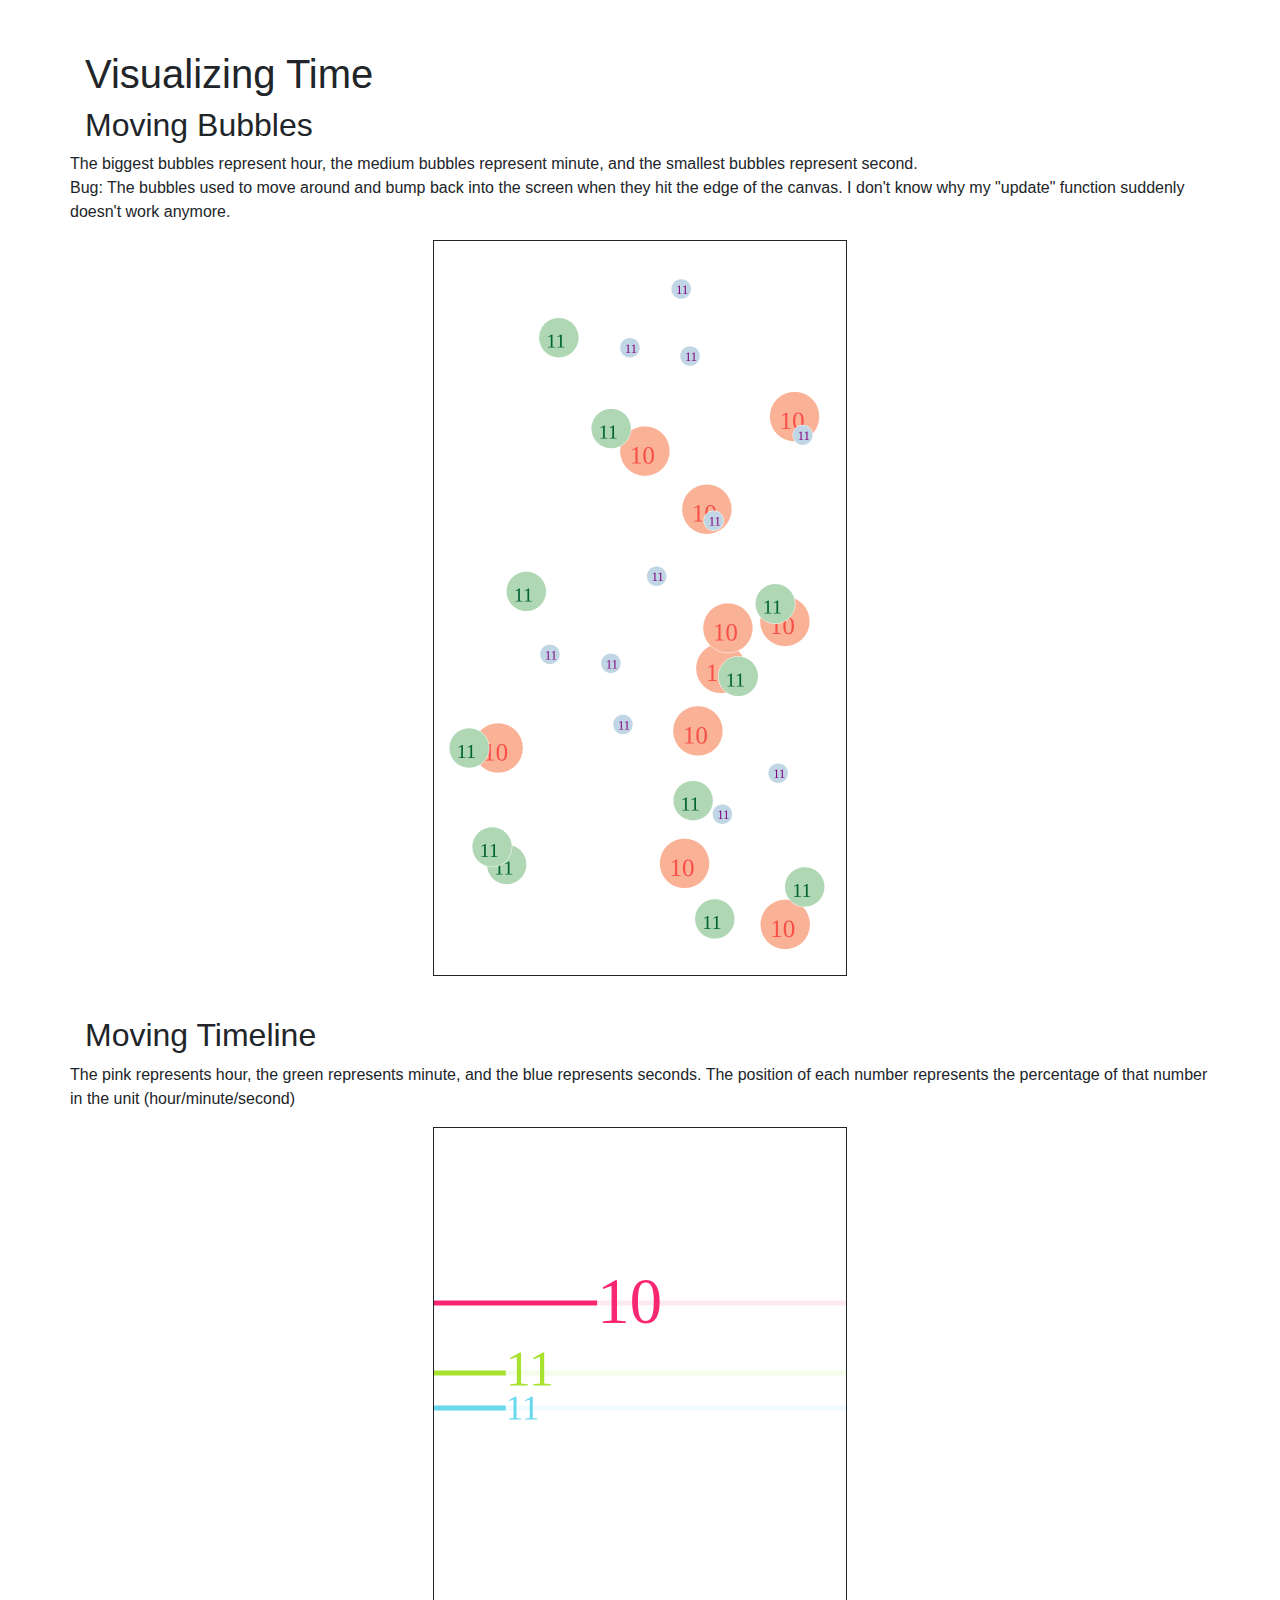
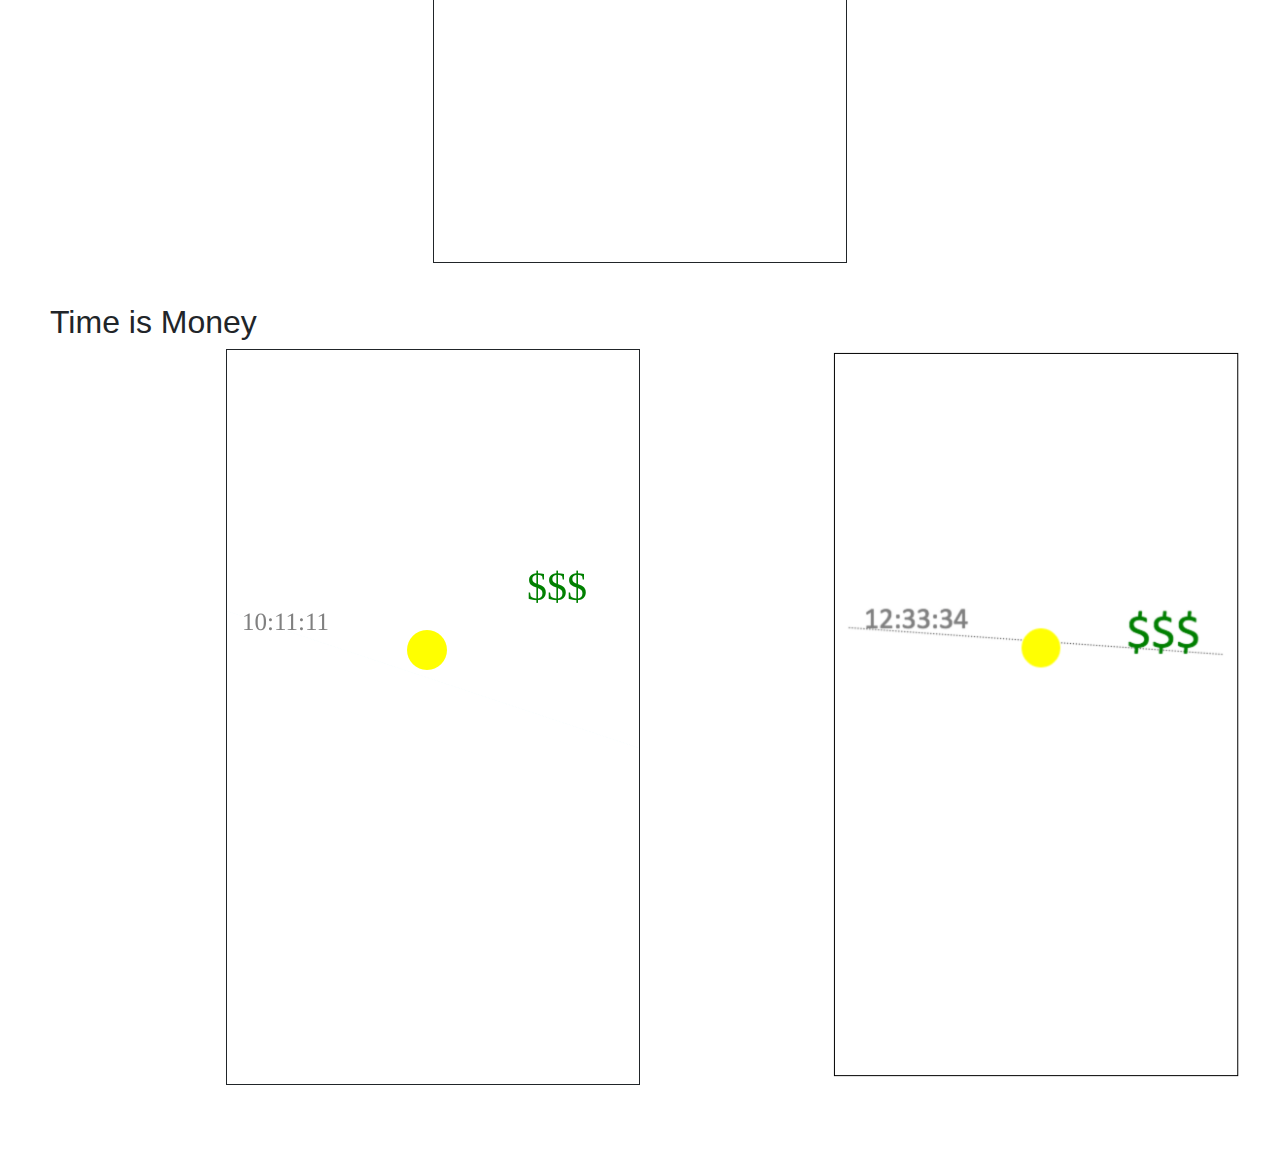
==== Project_1/index.html @ 84e0040e "clock" ====
<!DOCTYPE html>
<html lang="en">
<head>
    <meta charset="UTF-8">
    <title>Visualizing time - Project 1 - Chloe Wang</title>
    <link rel="stylesheet" href="https://maxcdn.bootstrapcdn.com/bootstrap/4.0.0/css/bootstrap.min.css" integrity="sha384-Gn5384xqQ1aoWXA+058RXPxPg6fy4IWvTNh0E263XmFcJlSAwiGgFAW/dAiS6JXm" crossorigin="anonymous">
    <link href="style.css" rel="stylesheet"/>
</head>
<body>
<div class="container">
    <div class="row">
        <h1 class="col-md-12">Visualizing Time</h1>
    </div>
   
    <div class="row">
        <h2 class="col-md-12">Moving Bubbles</h2>
        <p>The biggest bubbles represent hour, the medium bubbles represent minute, and the smallest bubbles represent second. </br> Bug: The bubbles used to move around and bump back into the screen when they hit the edge of the canvas. I don't know why my "update" function suddenly doesn't work anymore.</p>

        <canvas id="plot1"></canvas>

    </div>
    
    <div class="row">
        <h2 class="col-md-12">Moving Timeline</h2>
        <p>The pink represents hour, the green represents minute, and the blue represents seconds. The position of each number represents the percentage of that number in the unit (hour/minute/second)</p>
        <canvas id="plot2" ></canvas>
        </div>

    </div>
    
    <div class="row">
        <h2 class="col-md-12">Time is Money</h2>
        <canvas id="plot3"></canvas>
        <img src="m.png" height="732px" width="414px">
        <p></p>
    </div>
</div>

<script src="https://d3js.org/d3.v4.min.js"></script>
<script src="script_1.js"></script>
<script src="script_2.js"></script>
<script src="script_3.js"></script>
</body>
</html>
---- Project_1/style.css ----
body {
    padding: 50px;
    font-family: "HelveticaNeueLT Std","Helvetica LT Std Light", "Helvetica", "Arial", "sans-serif";
}

#plot1, #plot2, #plot3 {
    width: 414px;
    height: 736px;
    border: 1px solid;
    float: left;
    margin-left: auto;
    margin-right: auto;
    margin-bottom:40px;
}

#plot2 canvas, #plot3 canvas  {
    width: 100%;
    height: 100%;
}
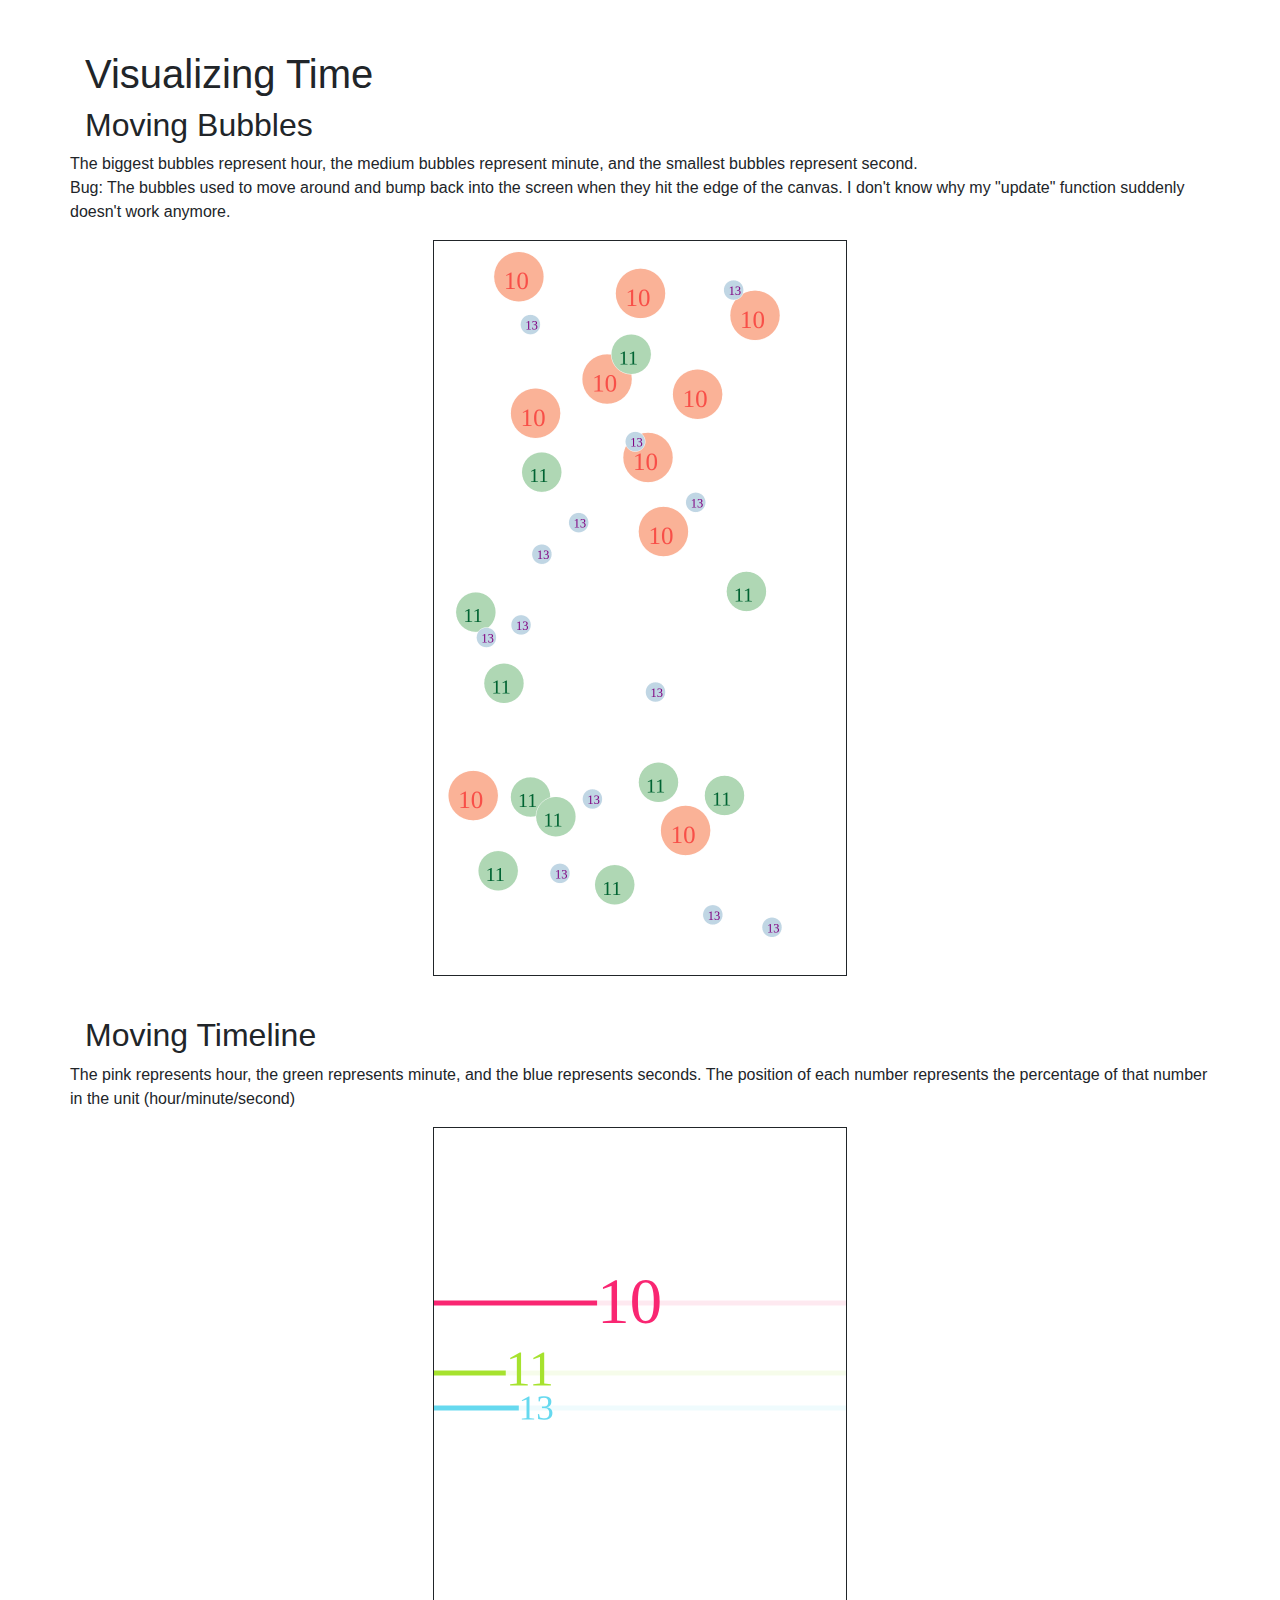
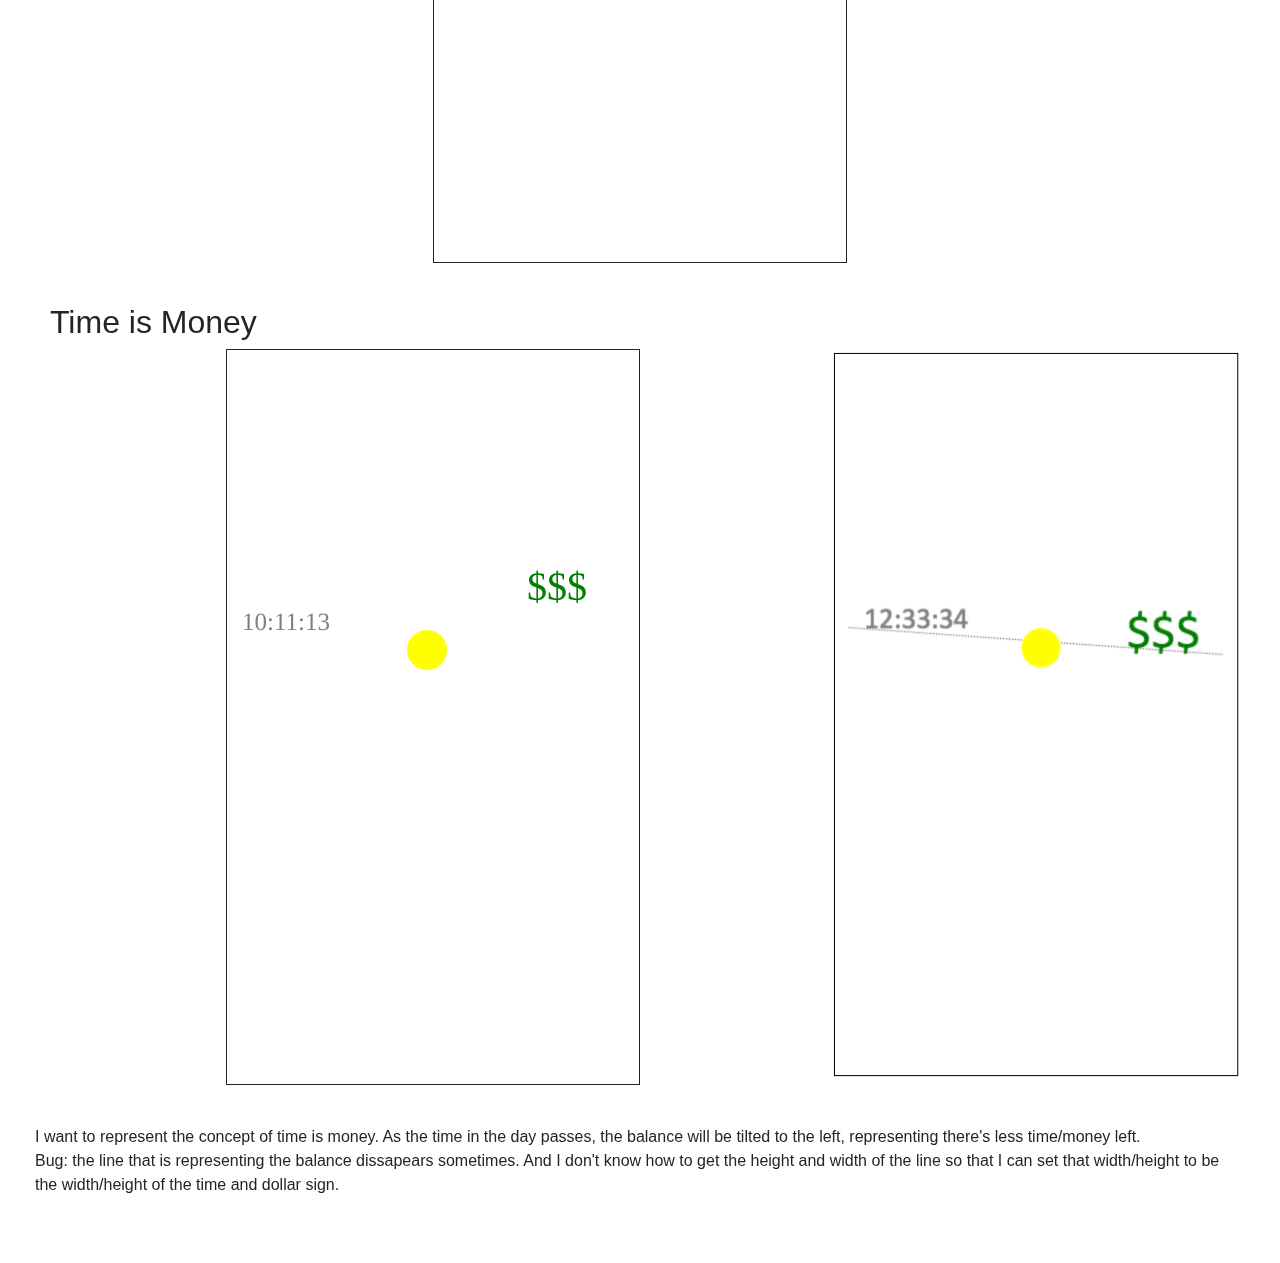
==== commit 7aa118ea: "paragraph" ====
--- a/Project_1/index.html
+++ b/Project_1/index.html
@@ -32,7 +32,7 @@
         <h2 class="col-md-12">Time is Money</h2>
         <canvas id="plot3"></canvas>
         <img src="m.png" height="732px" width="414px">
-        <p></p>
+        <p>I want to represent the concept of time is money. As the time in the day passes, the balance will be tilted to the left, representing there's less time/money left. </br> Bug: the line that is representing the balance dissapears sometimes. And I don't know how to get the height and width of the line so that I can set that width/height to be the width/height of the time and dollar sign.</p>
     </div>
 </div>
 
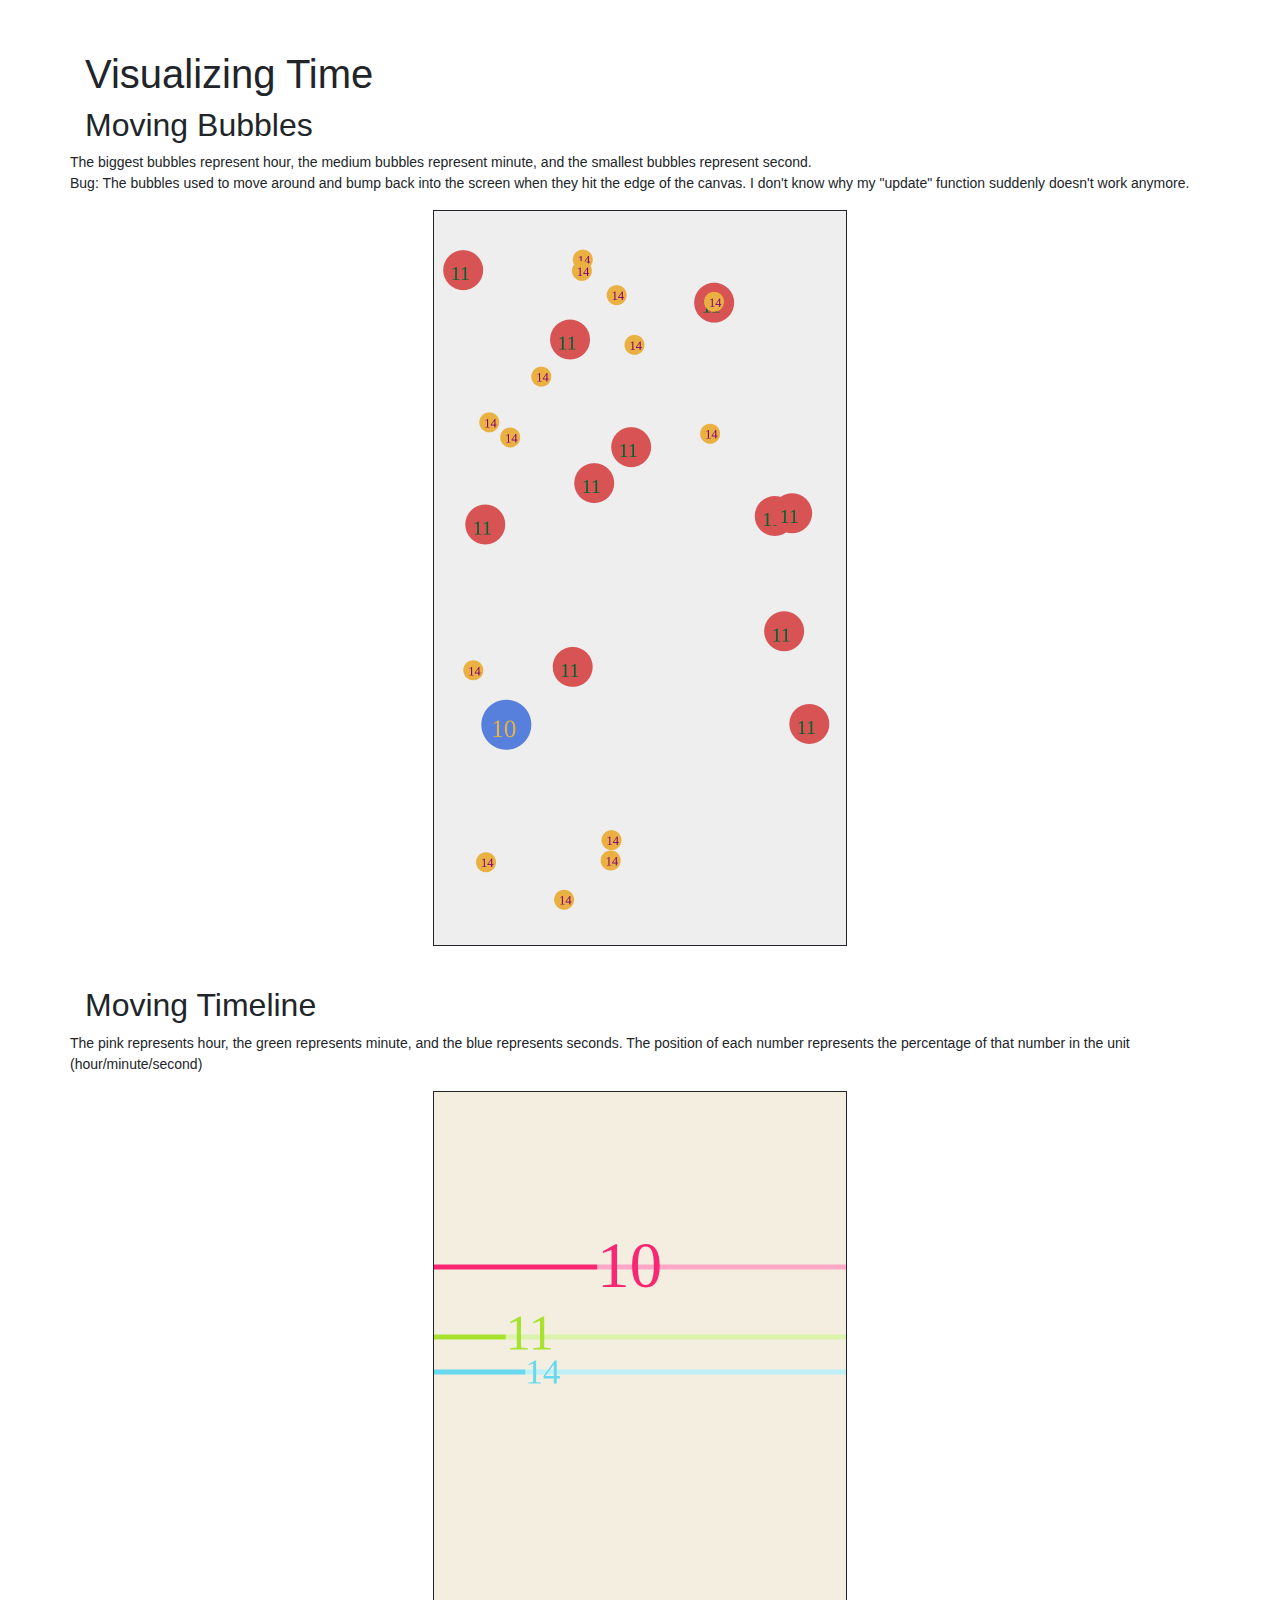
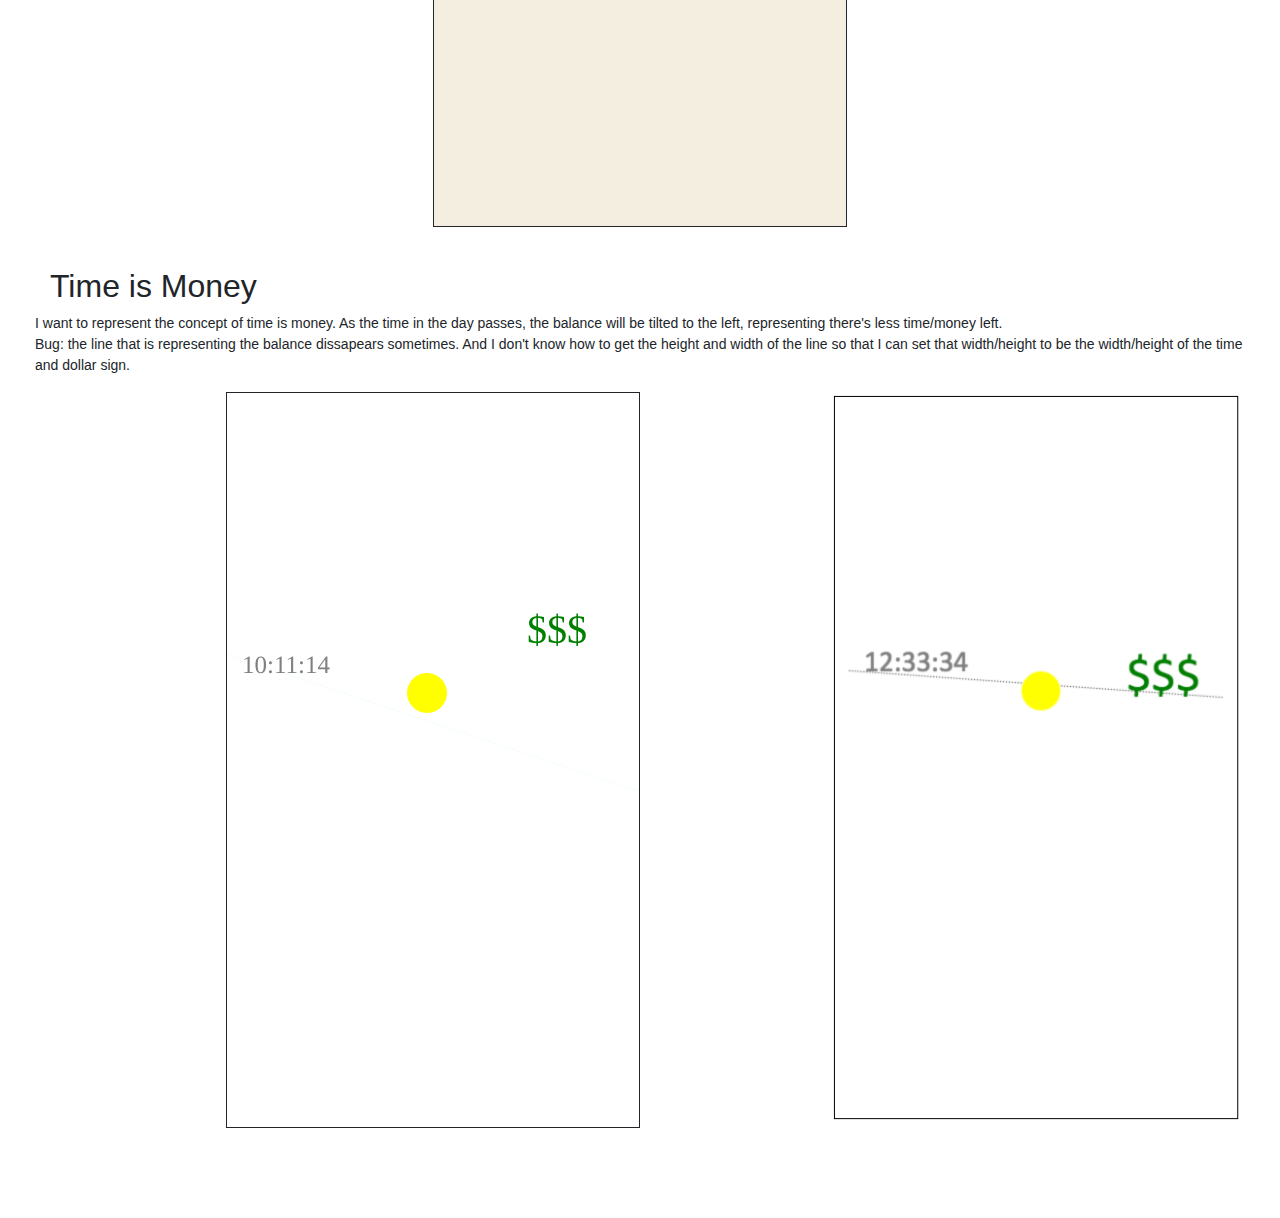
==== commit 8d355d24: "style" ====
--- a/Project_1/index.html
+++ b/Project_1/index.html
@@ -5,8 +5,9 @@
     <title>Visualizing time - Project 1 - Chloe Wang</title>
     <link rel="stylesheet" href="https://maxcdn.bootstrapcdn.com/bootstrap/4.0.0/css/bootstrap.min.css" integrity="sha384-Gn5384xqQ1aoWXA+058RXPxPg6fy4IWvTNh0E263XmFcJlSAwiGgFAW/dAiS6JXm" crossorigin="anonymous">
     <link href="style.css" rel="stylesheet"/>
+    <link href="style2.css" rel="stylesheet"/>
 </head>
-<body>
+<body bgcolor="#E6E6FA">
 <div class="container">
     <div class="row">
         <h1 class="col-md-12">Visualizing Time</h1>
@@ -30,9 +31,10 @@
     
     <div class="row">
         <h2 class="col-md-12">Time is Money</h2>
+        <p>I want to represent the concept of time is money. As the time in the day passes, the balance will be tilted to the left, representing there's less time/money left. </br> Bug: the line that is representing the balance dissapears sometimes. And I don't know how to get the height and width of the line so that I can set that width/height to be the width/height of the time and dollar sign.</p>
         <canvas id="plot3"></canvas>
         <img src="m.png" height="732px" width="414px">
-        <p>I want to represent the concept of time is money. As the time in the day passes, the balance will be tilted to the left, representing there's less time/money left. </br> Bug: the line that is representing the balance dissapears sometimes. And I don't know how to get the height and width of the line so that I can set that width/height to be the width/height of the time and dollar sign.</p>
+        
     </div>
 </div>
 
--- a/Project_1/style.css
+++ b/Project_1/style.css
@@ -1,7 +1,7 @@
 body {
     padding: 50px;
     font-family: "HelveticaNeueLT Std","Helvetica LT Std Light", "Helvetica", "Arial", "sans-serif";
-}
+    ;}/*background-color: #222222*/
 
 #plot1, #plot2, #plot3 {
     width: 414px;
--- a/Project_1/style2.css
+++ b/Project_1/style2.css
@@ -0,0 +1,338 @@
+/* Stores all CSS variable */
+:root {
+    --dark-gray: #212323;
+    --dark-purple: #190f27;
+    --transluscent-dark-purple: rgba(25, 15, 39, 0.87);
+    --light-purple: #5a4570;
+    --mid-gray: #989898;
+    --light-gray: #dededd;
+    --cream : #dbd7cf;
+    --white: #ffffff;
+    --transluscent-white: rgba(255, 255, 255, 0.8);
+    --body-text-color: rgba(35,31,32, 0.87);
+    --heading-font: "Gill Sans", "Helvetica Neue", Helvetica, Arial, sans-serif;
+    --heading-weight: 700;
+    --body-font: ;
+    --body-font-italic: ;
+    --code-font: ;
+}
+
+* {
+	box-sizing: border-box;
+	-webkit-box-sizing: border-box;
+	-moz-box-sizing: border-box;
+	-ms-box-sizing: border-box;
+}
+
+
+header {
+  height:36px;
+  z-index:10;
+}
+
+header h1 {
+  position: absolute;
+  top: 72px; 
+  left: 50px;
+  color: #fff;
+}
+
+.fixed-header {
+  position: fixed;
+  top:0; left:0;
+  width: 100%; 
+}
+
+nav {
+  width:100%;
+  height:60px;
+  background: #292f36;
+  postion:fixed;
+  z-index:10;
+}
+
+nav ul { 
+  list-style-type: none;
+  margin: 0 auto;
+  padding-left:0;
+  text-align:right;
+  width: 960px; 
+  max-width: 100%;
+}
+nav ul li { 
+  display: inline-block; 
+  line-height: 60px;
+  margin-left: 10px;
+}
+nav ul li a {
+  text-decoration: none; 
+  color: #a9abae;
+}
+
+body {
+    font-size: 14px;
+    font-family: "Muli", "Gill Sans", "Helvetica Neue", Helvetica, Arial, sans-serif;
+}
+
+text{
+    font-family: "Muli", "Gill Sans", "Helvetica Neue", Helvetica, Arial, sans-serif !IMPORTANT;
+}
+
+label{
+  font-family: "Muli", "Gill Sans", "Helvetica Neue", Helvetica, Arial, sans-serif !IMPORTANT;
+     border-radius: 5px !IMPORTANT;
+}
+
+.radio-toolbar input[type="radio"] {
+  display: none;
+    
+}
+
+.radio-toolbar label {
+
+  display: inline-block;
+  background-color: #ddd;
+  padding: 4px 11px;
+  font-family: "Muli";
+  font-size: 16px;
+  cursor: pointer;
+}
+
+.radio-toolbar input[type="radio"]:checked+label {
+  background-color: #bbb;
+}
+
+
+
+a, a:visited, a:hover {
+	text-decoration: none;
+}
+
+textarea, input {
+    font-family: "Muli", "Gill Sans", "Helvetica Neue", Helvetica, Arial, sans-serif;
+	-webkit-transition: border .5s ease-in-out;
+  transition: border .5s ease-in-out;
+}
+
+textarea:focus, input:focus {
+	border-color: none;
+}
+
+textarea:focus, input:focus, button:focus, button {
+    outline: blue;
+}
+
+button {
+	border: none;
+}
+
+.arc text {
+  font: 10px sans-serif;
+/*    color: #ffffff;*/
+  text-anchor: middle;
+}
+.arc path {
+  stroke: #fff;
+}
+
+rect.bordered {
+    stroke: white;
+    stroke-width: 1px;
+}
+
+text.axis {
+    fill: #000;
+    font-family:
+}
+
+.axis path,
+.axis line {
+    fill: none;
+    stroke: #000;
+    shape-rendering: crispEdges;
+}
+
+.bar {
+    fill: steelblue;
+}
+
+.x.axis path {
+    display: none;
+}
+
+.legend line {
+    stroke: #000;
+    shape-rendering: crispEdges;
+}
+
+/*Styling for the lines connecting the labels to the slices*/
+polyline{
+    opacity: .3;
+    stroke: black;
+    stroke-width: 2px;
+    fill: none;
+}
+
+/* Make the percentage on the text labels bold*/
+.labelName tspan {
+    font-style: normal;
+    font-weight: 700;
+}
+
+/* In biology we generally italicise species names. */
+.labelName {
+    font-size: 0.9em;
+    font-style: italic;
+}
+
+#pie-chart {
+    display: block;
+    margin: 0 auto;
+}
+
+#treemap {
+    display: block;
+    margin: 0 auto;
+}
+
+#stacked-bar-chart {
+    display: block;
+    margin: 0 auto;
+}
+
+.paragraph {
+    width: 800px;
+    display: block;
+    margin: 0 auto;
+    font-size: 1.25em;
+    font-weight: 400;
+    line-height: 1.5em;
+    color: rgba(0, 0, 0, 0.87);
+    margin-bottom: 20px;
+}
+
+.title {
+    text-align: center;
+    font-family: 'Montserrat', sans-serif;
+    font-weight: 700;
+    margin: 60px 0 0 0;
+}
+
+.subtitle{
+    text-align: center;
+    font-family: 'Montserrat', sans-serif;
+    font-weight: 500;
+    margin: 50px 0 30px 0;
+}
+
+.personnel {
+    text-align: center;
+    margin: 30px 0;
+    margin-bottom: 60px;
+}
+
+form {
+    text-align: center;
+    margin-top: 30px;
+}
+
+#tree-form {
+
+}
+
+#stack-form {
+}
+
+.tree-text {
+    fill: white;
+    font-size: 1em;
+    font-weight: 100;
+}
+
+
+    #chart {
+	  max-width: 100%;
+	  overflow:auto;
+    margin: 50px;
+        margin-top: 20px;
+	}
+	text {
+	  pointer-events: none;
+	}
+	.grandparent text {
+	  font-weight: bold;
+	}
+	rect {
+	  stroke: #fff;
+	  stroke-width: 1px;
+	}
+	rect.parent,
+	.grandparent rect {
+	  stroke-width: 3px;
+	}
+	.grandparent:hover rect {
+	  fill: #FF9B42;
+	}
+	.children rect.parent,
+	.grandparent rect {
+	  cursor: pointer;
+	}
+
+    .children text.parent,
+	.grandparent text {
+	  fill: #fff;
+	}
+	.children rect.child {
+        transition: stroke-width 0.2s;
+	}
+	.children rect.parent {
+        fill: none;
+	}
+	.children:hover rect.child {
+	   stroke-width: 3px;
+        transition: stroke-width 0.2s;
+	}
+
+	.legend {
+	  margin-bottom:8px !important;
+	}
+	.legend rect {
+	  stroke-width: 0px;
+	}
+	.legend text {
+	  text-anchor: middle;
+	  pointer-events: auto;
+	  font-size: 13px;
+	  font-family: sans-serif;
+	  fill: black;
+	}
+	.form-group {
+	    text-align:left;
+	}
+	.textdiv {
+	    font-size: 14px;
+	    padding: 7px;
+	    cursor: pointer;
+	    overflow:none;
+	}
+	.textdiv .title {
+	    font-size: 16px !important;
+	    font-weight: bold;
+	    margin-top: 8px;
+	}
+	.textdiv p{
+        text-align: center;
+	    line-height: 13px;
+	    margin:0 0 4px !important;
+	    padding:0px;
+	    font-size:12px !important;
+	}
+    
+    .extra {
+        text-align: center;
+	    line-height: 13px;
+	    margin:0 0 4px !important;
+	    padding:0px;
+	    font-size:8px !important;
+        color: #0FA3B1;
+    }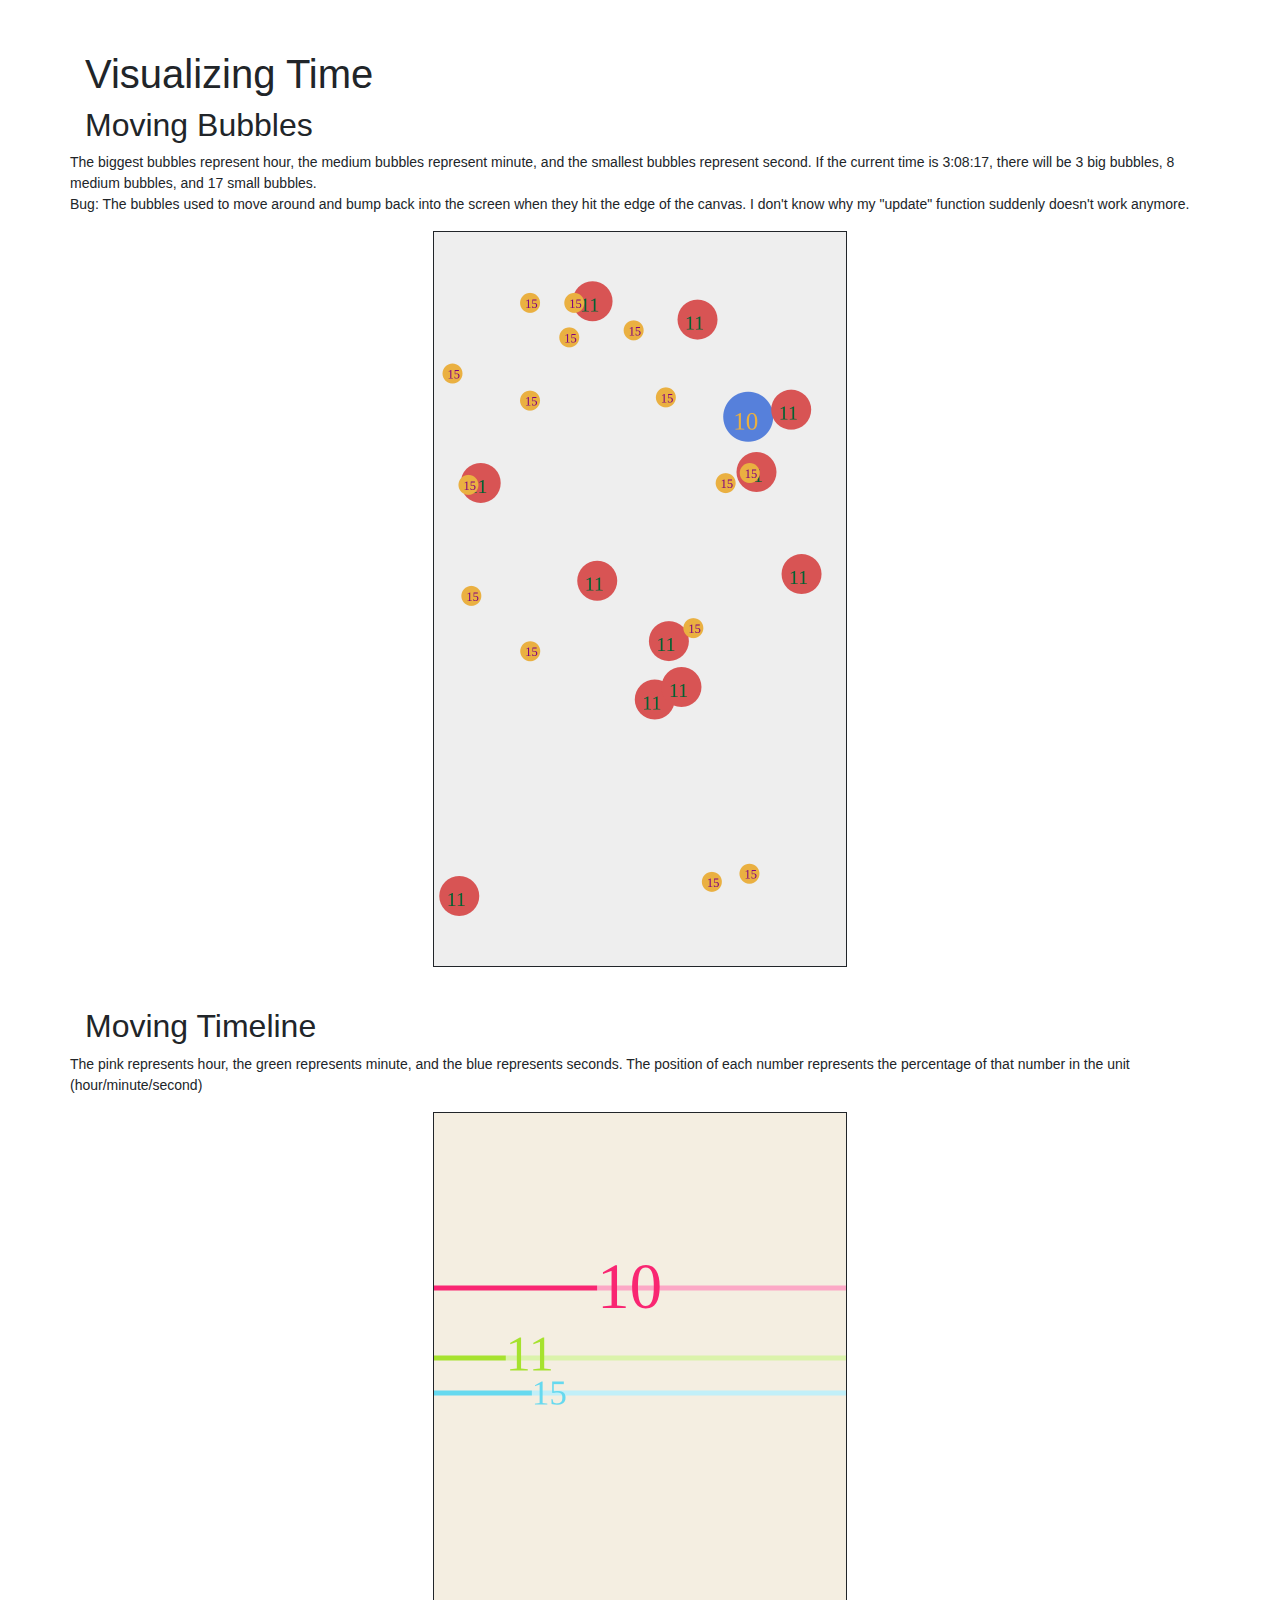
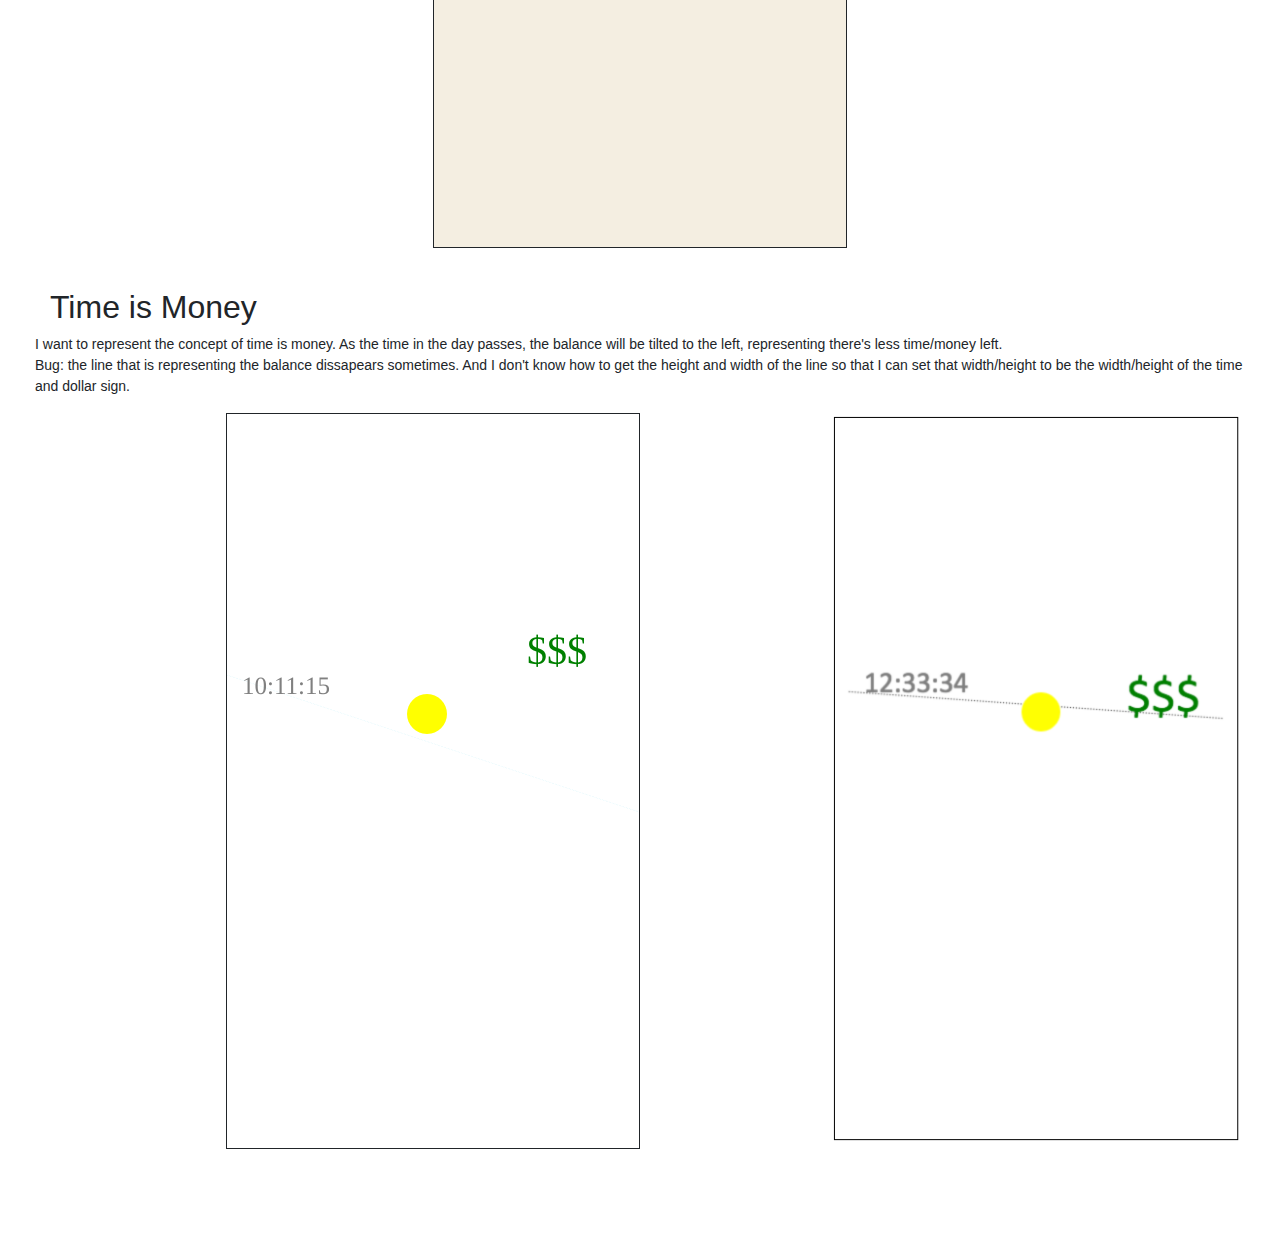
==== commit d0b385e5: "para" ====
--- a/Project_1/index.html
+++ b/Project_1/index.html
@@ -15,7 +15,7 @@
    
     <div class="row">
         <h2 class="col-md-12">Moving Bubbles</h2>
-        <p>The biggest bubbles represent hour, the medium bubbles represent minute, and the smallest bubbles represent second. </br> Bug: The bubbles used to move around and bump back into the screen when they hit the edge of the canvas. I don't know why my "update" function suddenly doesn't work anymore.</p>
+        <p>The biggest bubbles represent hour, the medium bubbles represent minute, and the smallest bubbles represent second. If the current time is 3:08:17, there will be 3 big bubbles, 8 medium bubbles, and 17 small bubbles. </br> Bug: The bubbles used to move around and bump back into the screen when they hit the edge of the canvas. I don't know why my "update" function suddenly doesn't work anymore. </p>
 
         <canvas id="plot1"></canvas>
 
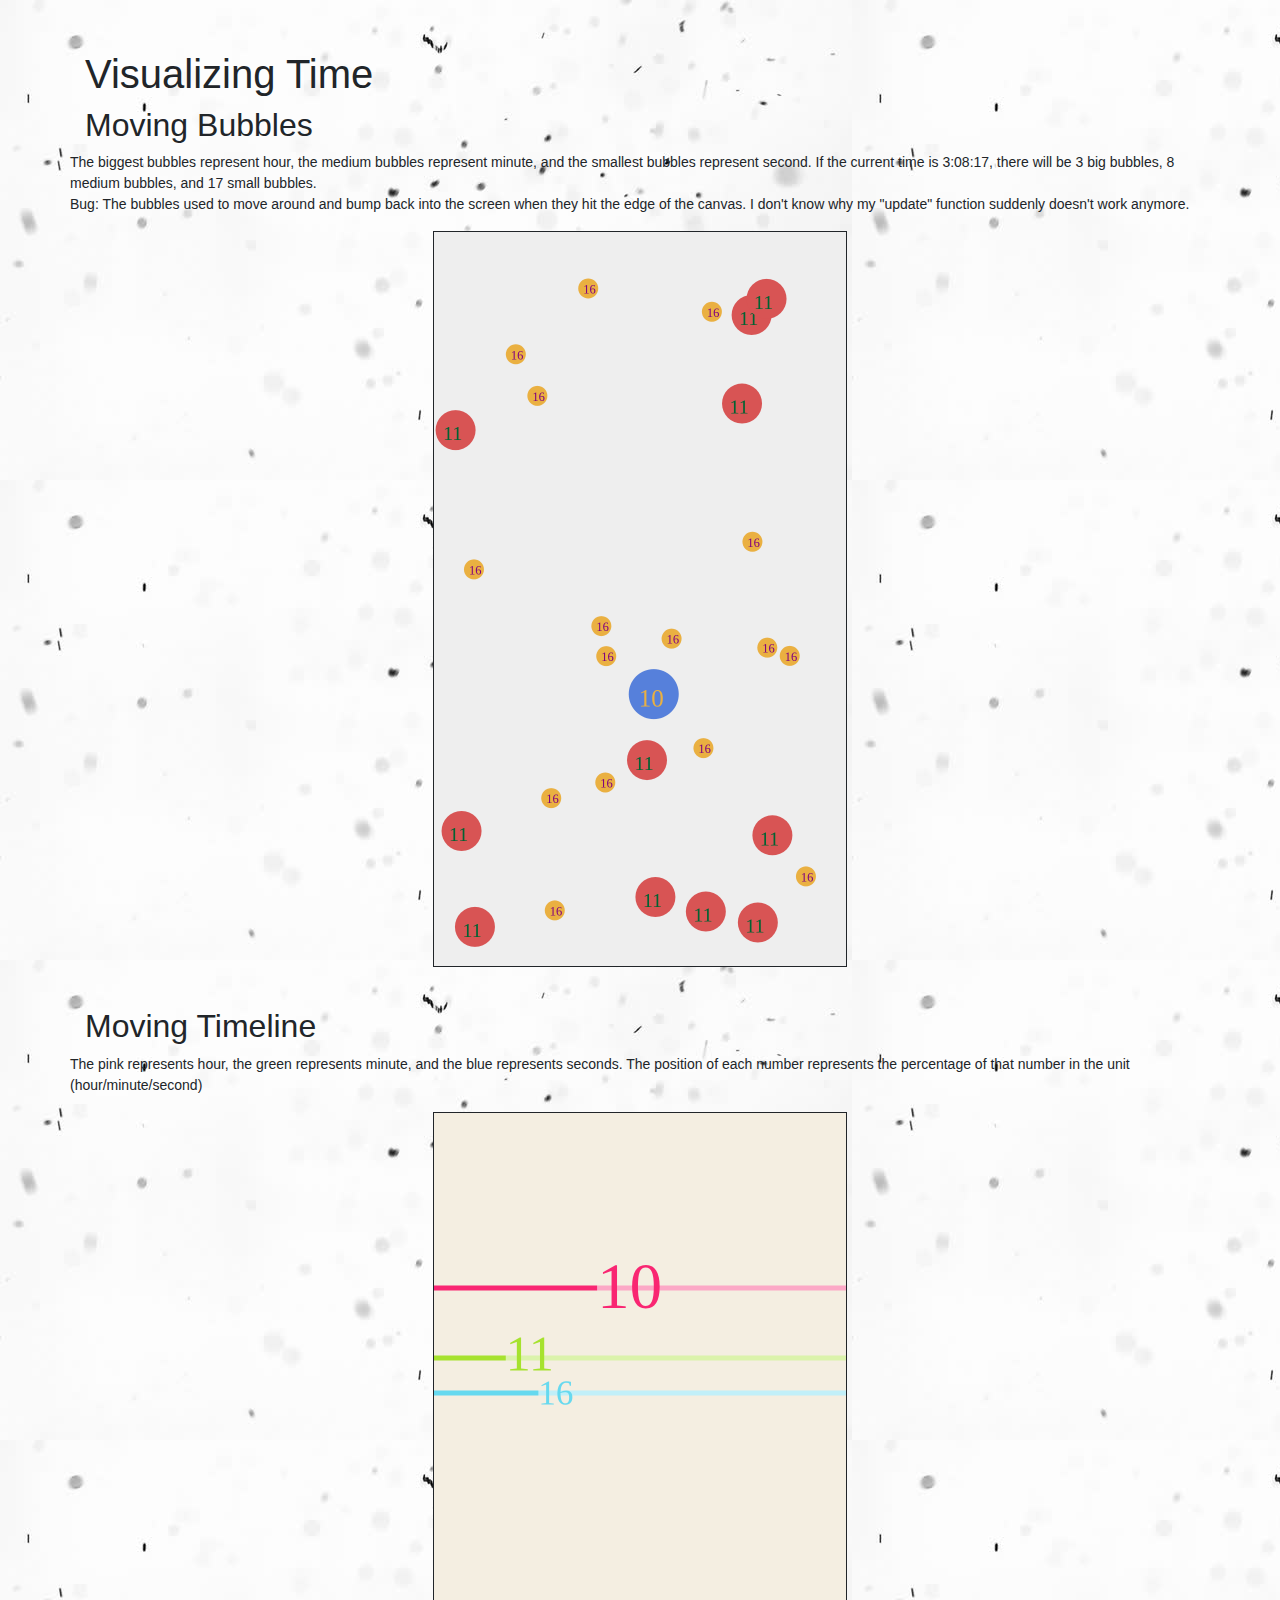
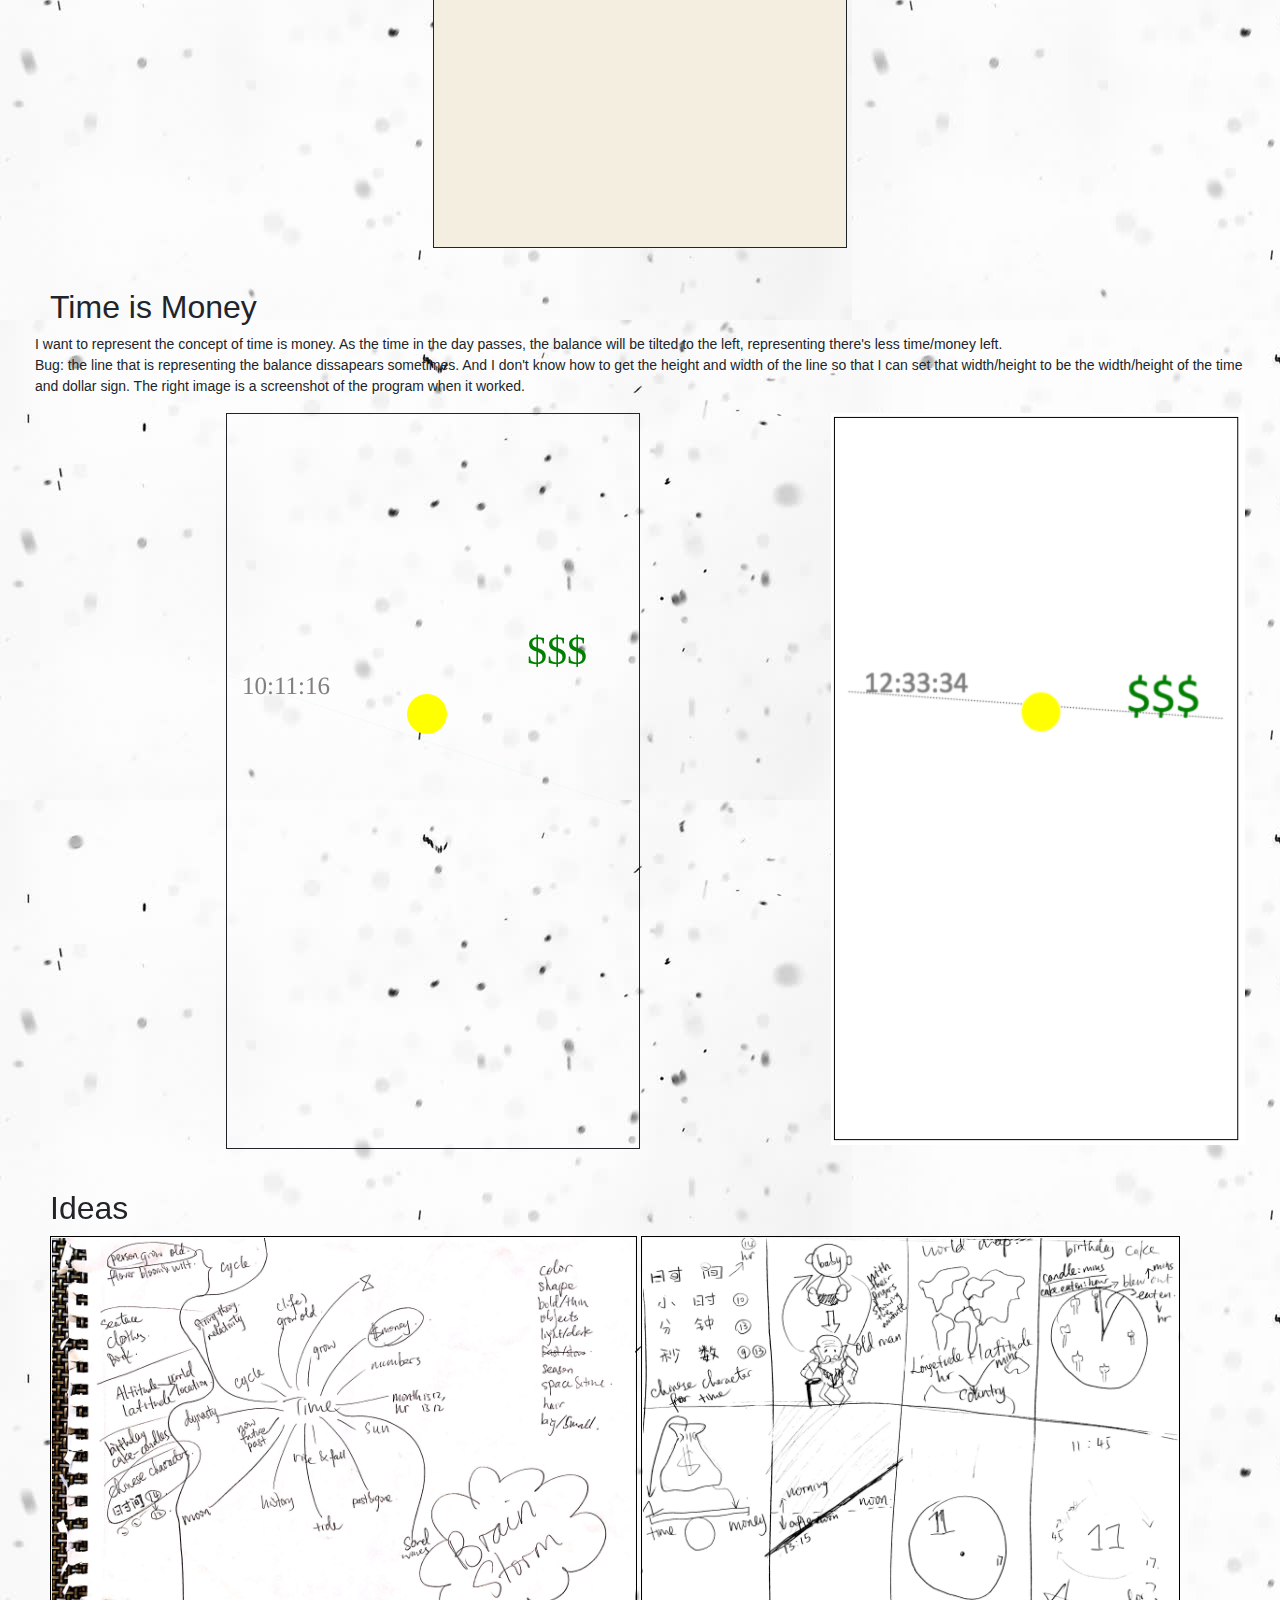
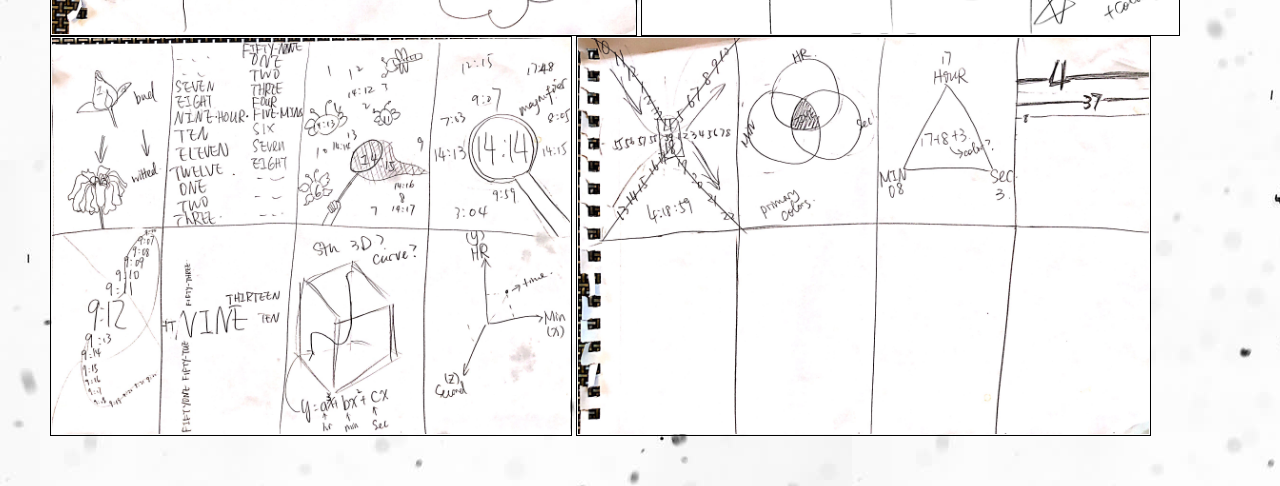
==== commit 708b5a67: "bg" ====
--- a/Project_1/index.html
+++ b/Project_1/index.html
@@ -31,11 +31,20 @@
     
     <div class="row">
         <h2 class="col-md-12">Time is Money</h2>
-        <p>I want to represent the concept of time is money. As the time in the day passes, the balance will be tilted to the left, representing there's less time/money left. </br> Bug: the line that is representing the balance dissapears sometimes. And I don't know how to get the height and width of the line so that I can set that width/height to be the width/height of the time and dollar sign.</p>
+        <p>I want to represent the concept of time is money. As the time in the day passes, the balance will be tilted to the left, representing there's less time/money left. </br> Bug: the line that is representing the balance dissapears sometimes. And I don't know how to get the height and width of the line so that I can set that width/height to be the width/height of the time and dollar sign. The right image is a screenshot of the program when it worked.</p>
         <canvas id="plot3"></canvas>
         <img src="m.png" height="732px" width="414px">
         
     </div>
+    <h2>Ideas</h2>
+    <!-- <h4>Page 1:</h4> -->
+    <img src="1.jpg" height=400px style="padding:1px;border:thin solid black;">
+    <!-- <h4>Page 2:</h4> -->
+    <img src="2.jpg" height=400px style="padding:1px;border:thin solid black;">
+    <!-- <h4>Page 3:</h4> -->
+    <img src="3.jpg" height=400px style="padding:1px;border:thin solid black;">
+    <!-- <h4>Page 4:</h4> -->
+    <img src="4.jpg" height=400px style="padding:1px;border:thin solid black;">
 </div>
 
 <script src="https://d3js.org/d3.v4.min.js"></script>
--- a/Project_1/style.css
+++ b/Project_1/style.css
@@ -1,7 +1,8 @@
 body {
     padding: 50px;
     font-family: "HelveticaNeueLT Std","Helvetica LT Std Light", "Helvetica", "Arial", "sans-serif";
-    ;}/*background-color: #222222*/
+    ;
+    background-image: url("bg.jpg");}/*background-color: #222222*/
 
 #plot1, #plot2, #plot3 {
     width: 414px;
@@ -17,3 +18,7 @@
     width: 100%;
     height: 100%;
 }
+
+img{
+    border: 5px;
+}